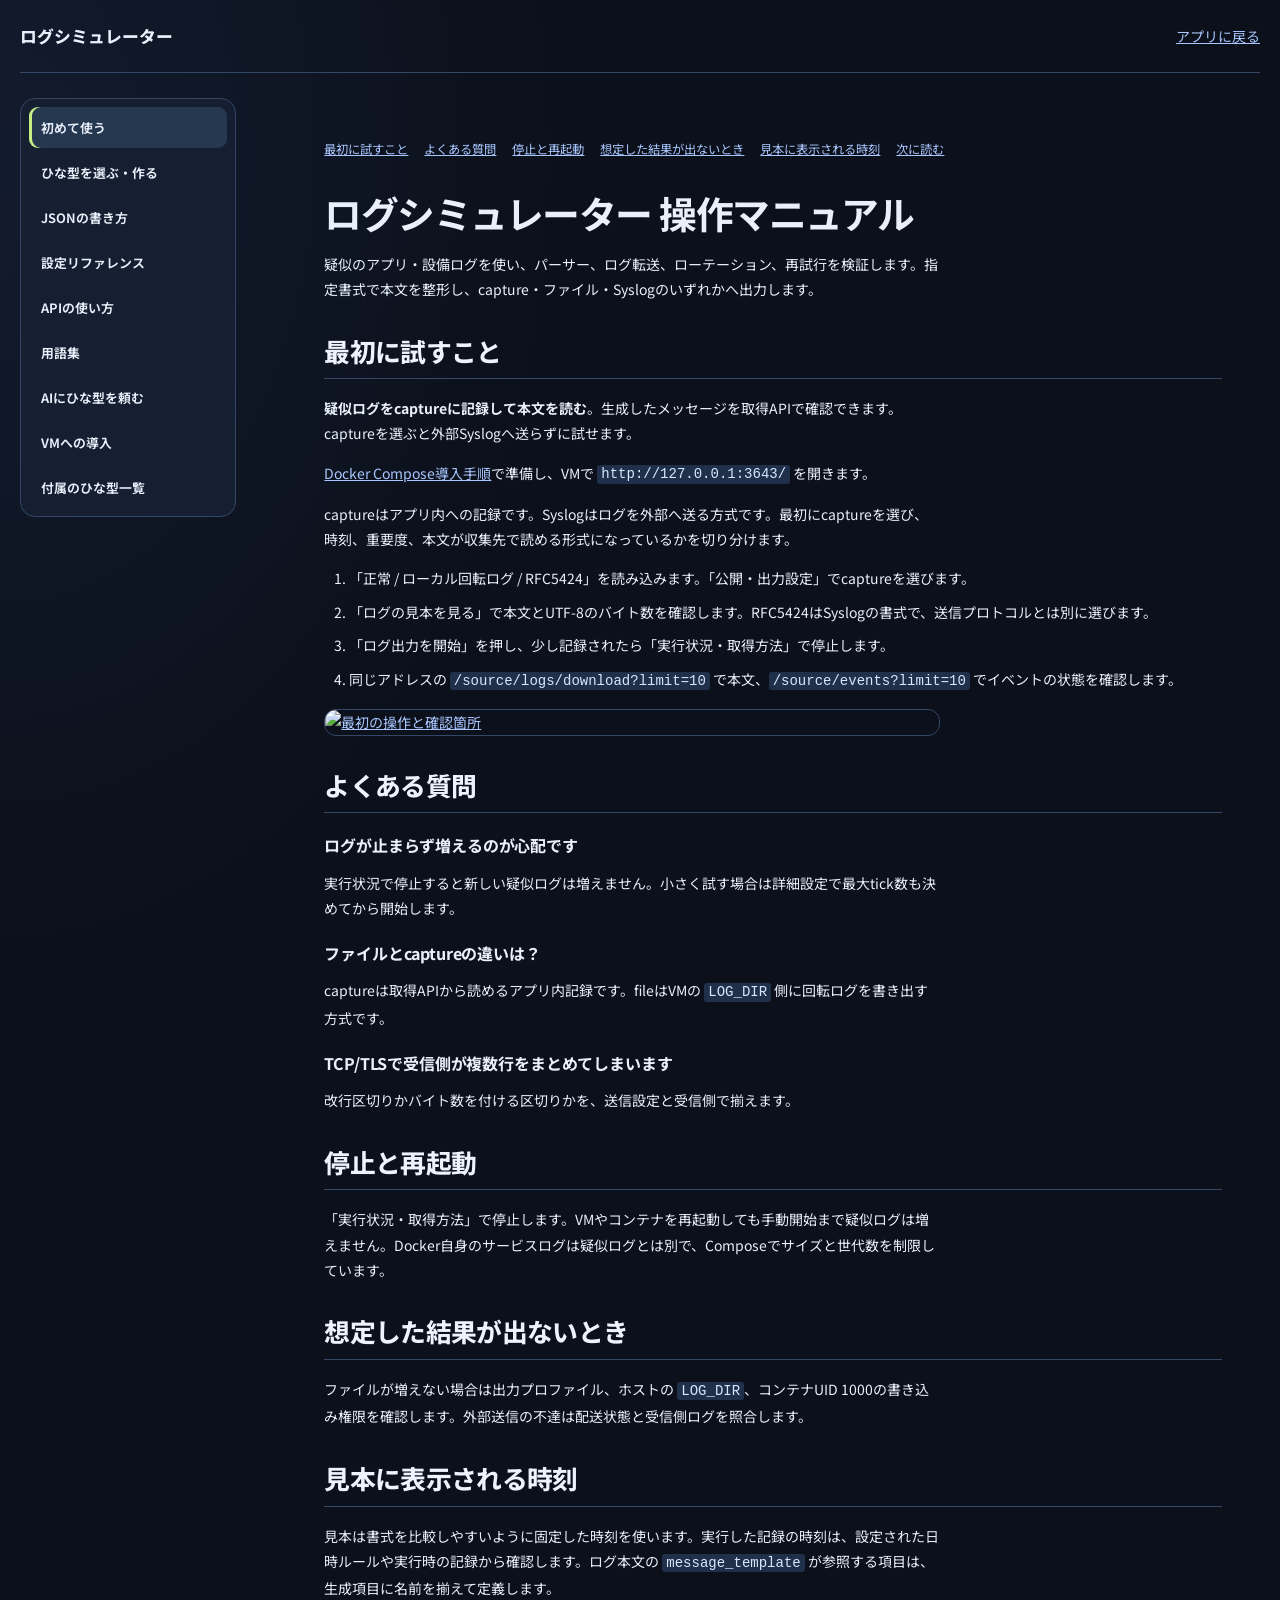
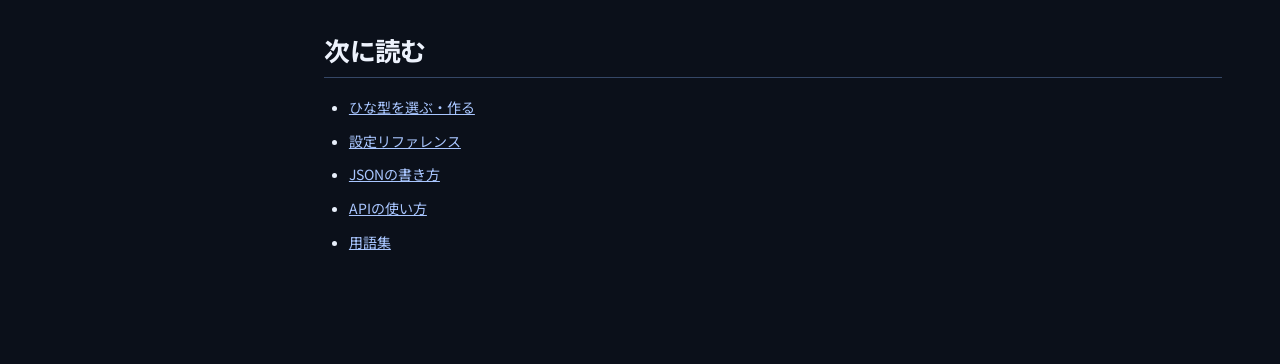
==== docs/help-site/index.html @ 8dca1b02 "Improve product documentation, validation and operations" ====
<!doctype html>
<html lang="ja">
<head>
  <meta charset="utf-8">
  <meta name="viewport" content="width=device-width, initial-scale=1">
  <title>初めて使う | ログシミュレーター</title>
  <link rel="stylesheet" href="/static/style.css">
  <link rel="stylesheet" href="/static/help.css">
  <script src="/static/help.js" defer></script>
</head>
<body class="help-page">
  <a class="help-skip" href="#help-content">本文へ移動</a>
  <div class="help-top">
    <a class="help-home" href="/">ログシミュレーター</a>
    <a href="/">アプリに戻る</a>
  </div>
  <div class="help-layout">
    <nav class="help-nav" aria-label="ヘルプ"><a href="/help/index.html" aria-current="page">初めて使う</a><a href="/help/presets.html">ひな型を選ぶ・作る</a><a href="/help/templates.html">JSONの書き方</a><a href="/help/settings.html">設定リファレンス</a><a href="/help/api.html">APIの使い方</a><a href="/help/glossary.html">用語集</a><a href="/help/ai.html">AIにひな型を頼む</a><a href="/help/install.html">VMへの導入</a><a href="/help/catalog.html">付属のひな型一覧</a></nav>
    <main class="help-content" id="help-content">
      <nav class="help-outline" aria-label="このページ"><a href="#最初に試すこと">最初に試すこと</a><a href="#よくある質問">よくある質問</a><a href="#停止と再起動">停止と再起動</a><a href="#想定した結果が出ないとき">想定した結果が出ないとき</a><a href="#見本に表示される時刻">見本に表示される時刻</a><a href="#次に読む">次に読む</a></nav>
      <article><h1>ログシミュレーター 操作マニュアル</h1>
<p>疑似のアプリ・設備ログを使い、パーサー、ログ転送、ローテーション、再試行を検証します。指定書式で本文を整形し、capture・ファイル・Syslogのいずれかへ出力します。</p>
<h2 id="最初に試すこと">最初に試すこと</h2>
<p><strong>疑似ログをcaptureに記録して本文を読む</strong>。生成したメッセージを取得APIで確認できます。captureを選ぶと外部Syslogへ送らずに試せます。</p>
<p><a href="/help/install.html">Docker Compose導入手順</a>で準備し、VMで <code>http://127.0.0.1:3643/</code> を開きます。</p>
<p>captureはアプリ内への記録です。Syslogはログを外部へ送る方式です。最初にcaptureを選び、時刻、重要度、本文が収集先で読める形式になっているかを切り分けます。</p>
<ol>
<li>「正常 / ローカル回転ログ / RFC5424」を読み込みます。「公開・出力設定」でcaptureを選びます。</li>
<li>「ログの見本を見る」で本文とUTF-8のバイト数を確認します。RFC5424はSyslogの書式で、送信プロトコルとは別に選びます。</li>
<li>「ログ出力を開始」を押し、少し記録されたら「実行状況・取得方法」で停止します。</li>
<li>同じアドレスの <code>/source/logs/download?limit=10</code> で本文、<code>/source/events?limit=10</code> でイベントの状態を確認します。</li>
</ol>
<p><a href="/help/images/operation-guide.png"><img src="/help/images/operation-guide.png" alt="最初の操作と確認箇所" loading="lazy" /></a></p>
<h2 id="よくある質問">よくある質問</h2>
<h3 id="ログが止まらず増えるのが心配です">ログが止まらず増えるのが心配です</h3>
<p>実行状況で停止すると新しい疑似ログは増えません。小さく試す場合は詳細設定で最大tick数も決めてから開始します。</p>
<h3 id="ファイルとcaptureの違いは">ファイルとcaptureの違いは？</h3>
<p>captureは取得APIから読めるアプリ内記録です。fileはVMの <code>LOG_DIR</code> 側に回転ログを書き出す方式です。</p>
<h3 id="tcp-tlsで受信側が複数行をまとめてしまいます">TCP/TLSで受信側が複数行をまとめてしまいます</h3>
<p>改行区切りかバイト数を付ける区切りかを、送信設定と受信側で揃えます。</p>
<h2 id="停止と再起動">停止と再起動</h2>
<p>「実行状況・取得方法」で停止します。VMやコンテナを再起動しても手動開始まで疑似ログは増えません。Docker自身のサービスログは疑似ログとは別で、Composeでサイズと世代数を制限しています。</p>
<h2 id="想定した結果が出ないとき">想定した結果が出ないとき</h2>
<p>ファイルが増えない場合は出力プロファイル、ホストの <code>LOG_DIR</code>、コンテナUID 1000の書き込み権限を確認します。外部送信の不達は配送状態と受信側ログを照合します。</p>
<h2 id="見本に表示される時刻">見本に表示される時刻</h2>
<p>見本は書式を比較しやすいように固定した時刻を使います。実行した記録の時刻は、設定された日時ルールや実行時の記録から確認します。ログ本文の <code>message_template</code> が参照する項目は、生成項目に名前を揃えて定義します。</p>
<h2 id="次に読む">次に読む</h2>
<ul>
<li><a href="/help/presets.html">ひな型を選ぶ・作る</a></li>
<li><a href="/help/settings.html">設定リファレンス</a></li>
<li><a href="/help/templates.html">JSONの書き方</a></li>
<li><a href="/help/api.html">APIの使い方</a></li>
<li><a href="/help/glossary.html">用語集</a></li>
</ul>
</article>
    </main>
  </div>
</body>
</html>
---- static/style.css ----
@font-face {
  font-family: "Noto Sans JP";
  src: url("/static/fonts/noto-sans-jp-all.woff2") format("woff2");
  font-style: normal;
  font-weight: 100 900;
  font-display: swap;
}
@font-face {
  font-family: "Noto Sans JP";
  src: url("/static/fonts/noto-sans-jp-ui.woff2") format("woff2");
  font-style: normal;
  font-weight: 100 900;
  font-display: swap;
  unicode-range: U+0020-007E, U+00B5, U+00B7, U+00D7, U+2014, U+2026, U+2191-2193, U+3000-303F, U+3041-3096, U+3099-30FF, U+4E00, U+4E07, U+4E09-4E0B, U+4E0D-4E0E, U+4E21, U+4E26, U+4E2D, U+4E38, U+4E3B, U+4E71, U+4E86, U+4E88, U+4E8B-4E8C, U+4E92, U+4EA4, U+4EBA, U+4ECA, U+4ED5-4ED6, U+4ED8, U+4EE3, U+4EE5, U+4EEE, U+4EF6, U+4EFB, U+4F11, U+4F1D, U+4F34, U+4F3C, U+4F4D-4F4E, U+4F53, U+4F55, U+4F59, U+4F5C, U+4F7F, U+4F8B, U+4F9B, U+4F9D, U+4FA1, U+4FC2, U+4FDD, U+4FE1, U+500B, U+500D, U+5019, U+5024, U+504F, U+505C, U+5065, U+5074, U+507D, U+5099, U+50B7, U+50BE, U+50CD, U+50CF, U+5104, U+512A, U+5143, U+5148, U+5165, U+5168, U+516C, U+5171, U+5177, U+5185, U+518D, U+5199, U+51AA, U+51E6, U+51FA, U+5206-5207, U+5217, U+521D, U+5224-5225, U+5229, U+5230, U+5236, U+523B, U+5247, U+524A, U+524D, U+526F, U+5272, U+529B, U+529F-52A0, U+52A9, U+52B9, U+52D5, U+52D9, U+52DD, U+5305, U+5316, U+533A, U+533F, U+534A, U+5354, U+5358, U+5370, U+5373, U+5378, U+539F, U+53B3, U+53BB, U+53C2, U+53CA, U+53CD-53CE, U+53D6-53D7, U+53E3-53E4, U+53EF-53F0, U+53F3, U+53F7, U+5404, U+5408, U+540C-540D, U+5411, U+5426, U+542B, U+544A, U+5468, U+5473, U+547C-547D, U+548C, U+54C1, U+554F, U+5668, U+56DB, U+56DE, U+56F2-56F3, U+56FA, U+5727-5728, U+5730, U+5747, U+5766, U+578B, U+57CB, U+57DF, U+57FA, U+5831, U+5834, U+5883, U+5897, U+58CA, U+58F2, U+5909, U+5916, U+591A, U+5927, U+5931, U+5951, U+5968, U+59A5, U+59A8, U+59CB, U+59D4, U+5B50, U+5B57-5B58, U+5B88-5B89, U+5B8C, U+5B9A-5B9B, U+5B9F, U+5BA3, U+5BB3, U+5BB9, U+5BC4, U+5BC6, U+5BF8, U+5BFE-5BFF, U+5C02, U+5C0A, U+5C0E-5C0F, U+5C11, U+5C3E, U+5C4A, U+5C55, U+5C5E, U+5C64-5C65, U+5C90, U+5D29, U+5DE1, U+5DE5-5DE6, U+5DE8, U+5DEE, U+5DF1, U+5DFB, U+5E03, U+5E0C, U+5E2F-5E30, U+5E38, U+5E45, U+5E73-5E74, U+5E8F, U+5E95, U+5EA6-5EA7, U+5EAB, U+5EC3, U+5EF6, U+5F0F, U+5F15, U+5F27, U+5F35, U+5F37, U+5F53, U+5F62, U+5F71, U+5F85, U+5F8C, U+5F90, U+5F93, U+5F97, U+5FA1, U+5FA9, U+5FC3, U+5FC5, U+5FDC, U+6027, U+60C5, U+60F3, U+610F, U+614B, U+61B6, U+6210, U+623B, U+6240, U+624B, U+6271, U+627F-6280, U+6291, U+6295, U+6298, U+629E, U+62BC-62BD, U+62C5, U+62D2, U+62E0-62E1, U+62EC, U+6301, U+6307, U+6319, U+632F, U+633F, U+6357, U+6368, U+6392, U+639B, U+63A1-63A2, U+63A5, U+63A8, U+63C3, U+63CF-63D0, U+63DB, U+63E1, U+63F4, U+640D, U+643A, U+6442, U+64CD, U+64EC, U+652F, U+6539, U+653E, U+6557, U+6563, U+6570, U+6574, U+6587, U+659C, U+65AD, U+65B0, U+65B9, U+65BD, U+65E2, U+65E5, U+65E7, U+6607, U+660E, U+6620, U+6642, U+666F, U+6697, U+66F4, U+66F8, U+66FF-6700, U+6709, U+671B, U+671F, U+672A-672C, U+675F, U+6761, U+6765, U+6790, U+679A, U+679C, U+67A0, U+67B6, U+67FB, U+6821, U+683C, U+6841, U+6848, U+68B1, U+68DA, U+691C, U+696D, U+69CB, U+69D8, U+6A19, U+6A21, U+6A29-6A2A, U+6A5F, U+6B04, U+6B20-6B21, U+6B62-6B63, U+6B69, U+6B74, U+6B8A-6B8B, U+6BB5, U+6BCD-6BCE, U+6BD4, U+6C0F, U+6C17, U+6C38, U+6C42, U+6C4E, U+6C7A, U+6CBF, U+6CC1, U+6CD5, U+6CE2, U+6CE8, U+6D3E, U+6D41, U+6D6E, U+6D88, U+6DF1, U+6DF7, U+6DFB, U+6E08-6E09, U+6E21, U+6E29, U+6E2C, U+6E80, U+6E90, U+6E96, U+6EDE, U+6F0F, U+6F14, U+70B9, U+7121, U+7167, U+71B1, U+7247-7248, U+7269, U+7279, U+72B6, U+72EC, U+7336, U+7387, U+73FE, U+7406, U+74B0, U+751F, U+7523, U+7528, U+7531, U+753B, U+754C, U+7559, U+7565, U+756A, U+7570, U+758E, U+7591, U+767A-767B, U+767D, U+7684, U+76BF, U+76E3-76E4, U+76EE, U+76F4, U+76F8, U+76FE, U+7701, U+771F, U+7740, U+77AC, U+77DB, U+77E5, U+77ED, U+7834, U+78BA, U+793A, U+7968, U+7981, U+79D2, U+79D8, U+79F0, U+79FB, U+7A0B, U+7A0E, U+7A2E, U+7A3C, U+7A4D, U+7A7A, U+7A81, U+7A93, U+7ACB, U+7AEF, U+7AF6, U+7B26, U+7B2C, U+7B49, U+7B54, U+7B87, U+7B97, U+7BA1, U+7BC0, U+7BC4, U+7BC9, U+7C21, U+7C8B, U+7C92, U+7CBE, U+7CFB, U+7D04, U+7D0B, U+7D0D, U+7D14, U+7D20, U+7D22, U+7D2F-7D30, U+7D42, U+7D44, U+7D4C, U+7D50, U+7D5E, U+7D61, U+7D71, U+7D76, U+7D99-7D9A, U+7DAD, U+7DCF, U+7DD2, U+7DDA, U+7DE8-7DE9, U+7E1B, U+7E26, U+7E2E, U+7E3E, U+7E70, U+7F6E, U+7F72, U+7FA4, U+7FA9, U+8005, U+80A2, U+80CC, U+80FD, U+8108, U+81EA, U+81F4, U+822C, U+826F, U+8272, U+82F1, U+8377, U+843D, U+884C, U+8853, U+885D, U+8868, U+88C5, U+88D5, U+88DC, U+88FD, U+8907, U+8981, U+898B, U+898F, U+8996, U+89A7, U+89AA, U+89B3, U+89E3, U+89E6, U+8A00, U+8A08, U+8A18, U+8A2D, U+8A31, U+8A33, U+8A3C, U+8A55, U+8A66, U+8A70, U+8A72-8A73, U+8A8D, U+8A9E, U+8AA4, U+8AAC-8AAD, U+8ABF, U+8ACB, U+8AD6, U+8B58, U+8B66, U+8B72, U+8B77, U+8C61, U+8CA0, U+8CA8, U+8CB8, U+8CBC, U+8CC7, U+8CEA, U+8CFC, U+8D64, U+8D70, U+8D77, U+8D85, U+8D8A, U+8DB3, U+8DE1, U+8DEF, U+8EE2, U+8EF8, U+8EFD, U+8F03, U+8F09, U+8F9E, U+8FBA, U+8FBC, U+8FBF, U+8FC2, U+8FD1, U+8FD4, U+8FF0, U+8FFD, U+9001, U+9006, U+9010, U+9014, U+901A, U+901F-9020, U+9023, U+9032, U+9045, U+904E, U+9054-9055, U+9069, U+9077-9078, U+907F, U+90E8, U+914D, U+91C8, U+91CD, U+91CF, U+91D1, U+91DD, U+9332, U+9375, U+9396, U+9577, U+9580, U+9589, U+958B, U+9593, U+95A2, U+95B2, U+95BE, U+9632, U+964D, U+9650, U+9664-9665, U+968E, U+9694, U+969B-969C, U+96A0, U+96A3, U+96C6, U+96E2, U+9732, U+9752, U+9759, U+975E, U+9762, U+97FF, U+9805-9806, U+9808, U+9818, U+982D, U+983B-983C, U+984D, U+985E, U+98DB, U+98DF, U+9A13, U+9AA8, U+9AD8, U+9ED9, U+FF01-FF9F, U+FFA1-FFBE, U+FFC2-FFC7, U+FFCA-FFCF, U+FFD2-FFD7, U+FFDA-FFDC, U+FFE0-FFE6, U+FFE8-FFEE;
}
/* 画面共通の色・配置・入力部品を定義する。JSはactive等のクラスを切り替えるだけで、表示の見た目はここが担当する。 */
:root {
  color-scheme: dark;
  --bg: #10171d;
  --panel: #17232c;
  --panel2: #1d2c36;
  --line: #30434f;
  --ink: #e8f0f2;
  --muted: #9dafbb;
  --accent: #72dec7;
  --warn: #f7c783;
  font-family: "Noto Sans JP", "Hiragino Sans", "Yu Gothic", "Meiryo", "Noto Sans CJK JP", sans-serif;
  font-size: 14px;
}
* {
  box-sizing: border-box;
}
body {
  margin: 0;
  background: var(--bg);
  color: var(--ink);
}
header {
  padding: 30px 4vw 26px;
  border-bottom: 1px solid var(--line);
  display: flex;
  justify-content: space-between;
  align-items: center;
  background: radial-gradient(ellipse at 85% 0, #20473e88, transparent 60%);
}
h1 {
  font-size: 28px;
  letter-spacing: -0.04em;
  margin: 8px 0;
}
h2 {
  font-size: 23px;
  margin: 6px 0;
}
h3 {
  font-size: 17px;
  margin: 0 0 14px;
}
p {
  line-height: 1.8;
}
.eyebrow {
  font-size: 10px;
  letter-spacing: 0.16em;
  color: var(--accent);
  font-weight: 700;
}
.version {
  margin-left: 12px;
  color: var(--muted);
}
header p {
  margin: 0;
  color: var(--muted);
}
.layout {
  display: grid;
  grid-template-columns: 222px minmax(0, 1fr);
  max-width: 1500px;
  margin: auto;
}
aside {
  padding: 30px 18px;
  border-right: 1px solid var(--line);
}
nav {
  display: grid;
  gap: 8px;
}
.nav {
  display: flex;
  gap: 12px;
  padding: 14px;
  text-align: left;
  border: 1px solid transparent;
  background: none;
  color: var(--muted);
  font-size: 11px;
}
.nav span {
  font-size: 13px;
}
.nav.active {
  background: var(--panel2);
  border-color: var(--line);
  color: var(--accent);
}
.aside-note {
  border-top: 1px solid var(--line);
  margin-top: 30px;
  padding: 24px 10px;
  color: var(--muted);
  font-size: 12px;
}
#contextHelp {
  color: var(--ink);
  border-left: 2px solid var(--accent);
  padding-left: 12px;
  overflow-wrap: anywhere;
}
main {
  padding: 30px clamp(16px, 3vw, 42px);
  min-width: 0;
}
.section-head {
  display: flex;
  justify-content: space-between;
  align-items: center;
  gap: 16px;
  margin-bottom: 20px;
}
.card {
  padding: 22px;
  background: var(--panel);
  border: 1px solid var(--line);
  border-radius: 12px;
  margin-bottom: 18px;
}
.grid {
  display: grid;
  grid-template-columns: repeat(auto-fit, minmax(min(230px, 100%), 1fr));
  gap: 18px;
}
.control {
  min-width: 0;
}
label,
.field-label {
  display: block;
  font-size: 12px;
  font-weight: 500;
  color: #c7d6dc;
}
input,
select,
textarea {
  width: 100%;
  border: 1px solid var(--line);
  border-radius: 6px;
  background: #0e1a23;
  color: var(--ink);
  padding: 11px;
  margin-top: 8px;
  font: inherit;
  font-size: 13px;
  min-width: 0;
}
input[type="checkbox"] {
  width: 18px;
  height: 18px;
  margin: 0 8px 0 0;
  accent-color: var(--accent);
  vertical-align: middle;
}
input[type="file"] {
  padding: 8px;
}
textarea {
  resize: vertical;
  line-height: 1.6;
  font-family: ui-monospace, SFMono-Regular, Consolas, "Noto Sans JP", "Yu Gothic", "Noto Sans CJK JP", monospace;
}
input:focus,
select:focus,
textarea:focus,
button:focus-visible,
.help:focus {
  outline: 2px solid var(--accent);
  outline-offset: 2px;
}
input:invalid,
textarea:invalid {
  border-color: #da826c;
}
button {
  cursor: pointer;
  background: var(--panel2);
  border: 1px solid var(--line);
  border-radius: 7px;
  color: var(--ink);
  padding: 10px 14px;
  font: inherit;
  font-size: 12px;
  white-space: normal;
}
button:hover {
  border-color: var(--accent);
  color: var(--accent);
}
button:disabled {
  opacity: 0.45;
  cursor: wait;
}
.primary {
  background: var(--accent);
  color: #0f2923;
  font-weight: 700;
  border-color: var(--accent);
  padding: 12px 22px;
}
.primary:hover {
  background: #a6f4e3;
  color: #0f2923;
}
.secondary {
  border-color: var(--accent);
  color: var(--accent);
}
.ghost {
  background: transparent;
  color: var(--muted);
}
.danger {
  color: #ffa58e;
}
.toolbar,
.actionbar {
  display: flex;
  align-items: end;
  gap: 12px;
  flex-wrap: wrap;
}
.actionbar {
  margin: 20px 0;
  align-items: center;
}
.toolbar .compact {
  min-width: 220px;
  flex: 1;
}
.toolbar select {
  margin-top: 5px;
}
.toolbar label {
  flex: 1;
  min-width: 150px;
}
.muted {
  color: var(--muted);
  font-size: 12px;
  line-height: 1.7;
}
.intro {
  color: var(--muted);
  margin-top: -8px;
}
.badge {
  display: inline-block;
  background: #264338;
  color: var(--accent);
  border: 1px solid #3c6353;
  border-radius: 24px;
  font-size: 10px;
  padding: 5px 10px;
  white-space: nowrap;
}
.tab {
  display: none;
}
.tab.active {
  display: block;
}
.help {
  display: inline-flex;
  align-items: center;
  justify-content: center;
  border: 1px solid #5c7482;
  color: var(--muted);
  width: 16px;
  height: 16px;
  border-radius: 50%;
  font-size: 10px;
  margin-left: 6px;
  cursor: help;
}
.hint {
  position: relative;
}
.hint:hover > .field-label,
.hint:hover > label {
  color: var(--accent);
}
#tooltip {
  position: fixed;
  z-index: 1000;
  background: #e0f2ec;
  color: #17362d;
  border: 1px solid var(--accent);
  padding: 15px 17px;
  border-radius: 9px;
  box-shadow: 0 8px 40px #0008;
  max-width: min(390px, calc(100vw - 24px));
  font-size: 12px;
  line-height: 1.8;
  white-space: pre-wrap;
  overflow-wrap: anywhere;
  pointer-events: none;
}
details > summary {
  cursor: pointer;
  color: #d6e5e9;
  font-weight: 600;
  font-size: 13px;
  line-height: 1.8;
}
details[open] > summary {
  margin-bottom: 20px;
}
.subsection {
  grid-column: 1/-1;
  border-top: 1px solid var(--line);
  padding-top: 18px;
}
.field-card {
  border: 1px solid var(--line);
  border-radius: 8px;
  padding: 16px;
  margin-bottom: 12px;
  background: #121e27;
}
.field-head {
  display: grid;
  grid-template-columns: 1.2fr 1fr 1.25fr auto;
  gap: 12px;
  align-items: end;
  margin-bottom: 14px;
}
.field-actions {
  display: flex;
  gap: 5px;
  padding-bottom: 2px;
}
.field-actions button {
  padding: 9px;
}
.field-list {
  margin-top: 18px;
}
.json-hint {
  font-size: 10px;
  color: var(--muted);
  margin-top: 5px;
}
.checklabel {
  display: flex;
  align-items: center;
  margin: 12px 0;
  font-size: 12px;
}
.profile-list {
  display: grid;
  grid-template-columns: repeat(auto-fill, minmax(220px, 1fr));
  gap: 12px;
  margin-bottom: 20px;
}
.profile {
  padding: 15px;
  display: flex;
  flex-direction: column;
  gap: 10px;
  text-align: left;
}
.profile.active {
  border-color: var(--accent);
  background: #203930;
}
pre {
  font-size: 12px;
  line-height: 1.7;
  white-space: pre-wrap;
  overflow-wrap: anywhere;
  max-height: 500px;
  overflow: auto;
  background: #0c161e;
  border-radius: 6px;
  padding: 16px;
}
.code {
  font-size: 12px;
  tab-size: 2;
}
.table-scroll {
  overflow: auto;
  max-height: 350px;
}
table {
  border-collapse: collapse;
  width: 100%;
  font-size: 12px;
}
th,
td {
  text-align: left;
  padding: 10px;
  border-bottom: 1px solid var(--line);
  white-space: nowrap;
  max-width: 360px;
  overflow: hidden;
  text-overflow: ellipsis;
}
th {
  color: var(--accent);
  font-size: 11px;
}
#notice:not(:empty) {
  border: 1px solid #527167;
  background: #1c352c;
  color: #b5f6dc;
  border-radius: 8px;
  padding: 14px;
  margin-bottom: 20px;
  white-space: pre-wrap;
  overflow-wrap: anywhere;
}
#notice.error {
  border-color: #a36b56;
  background: #39291f;
  color: #ffbf9f;
}
.job-progress {
  height: 6px;
  background: #0b171d;
  border-radius: 6px;
  overflow: hidden;
  margin: 14px 0;
}
.job-progress > div {
  height: 100%;
  background: var(--accent);
}
.stats {
  display: flex;
  gap: 30px;
  flex-wrap: wrap;
}
.stats b {
  display: block;
  font-size: 24px;
  color: var(--accent);
  margin-top: 5px;
}
.note {
  color: var(--muted);
  font-size: 12px;
  line-height: 1.8;
}
footer {
  border-top: 1px solid var(--line);
  padding: 18px 4vw;
  color: var(--muted);
  font-size: 11px;
}
#secretState {
  overflow-wrap: anywhere;
}
[hidden] {
  display: none !important;
}
@media (min-width: 1100px) {
  .grid {
    grid-template-columns: repeat(3, minmax(0, 1fr));
  }
}
@media (max-width: 760px) {
  header {
    padding: 20px;
  }
  h1 {
    font-size: 23px;
  }
  .layout {
    display: block;
  }
  aside {
    padding: 12px 16px;
    border-right: 0;
    border-bottom: 1px solid var(--line);
  }
  nav {
    display: flex;
    overflow-x: auto;
  }
  .nav {
    padding: 10px;
    flex-shrink: 0;
  }
  .nav span {
    font-size: 11px;
  }
  .aside-note {
    display: none;
  }
  main {
    padding: 22px 16px;
  }
  .section-head {
    align-items: start;
  }
  .section-head > .muted {
    display: none;
  }
  .card {
    padding: 16px;
  }
  .field-head {
    grid-template-columns: 1fr 1fr;
  }
  .field-head > .control:first-child {
    grid-column: 1/-1;
  }
  .field-actions {
    grid-column: 1/-1;
  }
  .toolbar {
    align-items: center;
  }
  .toolbar .compact {
    min-width: 150px;
  }
  .actionbar .muted {
    width: 100%;
  }
}

#presetDetails {
  white-space: pre-wrap;
  border-left: 2px solid var(--accent);
  padding: 10px 18px;
  line-height: 1.9;
  background: var(--panel);
  border-radius: 6px;
}

#basicEditor {
  margin-block: 16px;
  grid-template-columns: repeat(auto-fit, minmax(min(100%, 13rem), 1fr));
}
#advancedSettings {
  border-top: 1px solid var(--line);
  padding-top: 14px;
}
#advancedSettings #toJson {
  margin-top: 14px;
}
.preset-help {
  margin-top: 8px;
}
#previewResults:focus-visible {
  outline: 2px solid var(--accent);
}

@media (max-width: 520px) {
  nav {
    display: grid;
    grid-template-columns: repeat(2, minmax(0, 1fr));
  }
  .nav {
    min-width: 0;
    white-space: normal;
  }
}

header {
  gap: 16px;
}
header > div {
  min-width: 0;
}
header > .badge {
  flex-shrink: 0;
}
.nav {
  min-height: 44px;
  font-size: 13px;
  align-items: center;
}
#generate button,
#generate summary {
  min-height: 40px;
}
#generate summary {
  padding-block: 8px;
  line-height: 1.6;
}
#generate summary:focus-visible,
#generate .table-scroll:focus-visible {
  outline: 2px solid var(--accent);
  outline-offset: 3px;
}
.preview-step {
  border-color: #49766e;
  background: linear-gradient(120deg, #1a2e33, var(--panel) 60%);
}
.preview-step h3 {
  margin-bottom: 6px;
}
.preview-step .muted {
  margin-top: 0;
}
.run-step .actionbar {
  margin: 12px 0;
}
@media (max-width: 520px) {
  header {
    flex-direction: column;
    align-items: flex-start;
    gap: 10px;
  }
  #generate .toolbar > label {
    flex-basis: 100%;
  }
}

.editing-preset {
  margin: 14px 0 0;
  padding: 8px 10px;
  background: var(--panel2);
  border-radius: 6px;
  overflow-wrap: anywhere;
}

.preset-scenario {
  margin: 12px 0;
  padding: 10px 12px;
  border-left: 2px solid var(--accent);
  border-radius: 4px;
  background: var(--panel2);
  overflow-wrap: anywhere;
}
.preset-scenario p {
  margin: 4px 0 0;
  white-space: pre-wrap;
}

#presetMetadata {
  margin-bottom: 18px;
}
#presetMetadata > label,
#presetMetadata > button {
  margin-top: 12px;
}

.preset-metadata-fields {
  display: grid;
  grid-template-columns: repeat(auto-fit, minmax(min(250px, 100%), 1fr));
  gap: 12px 18px;
}

/* ひな型カタログとプレビュー比較 */
#comparison[hidden],
#comparison [hidden] {
  display: none;
}
.comparison-controls,
.comparison-actions,
.comparison-selection {
  display: flex;
  flex-wrap: wrap;
  align-items: center;
  gap: 8px 12px;
}
.comparison-search {
  flex: 1 1 230px;
  min-width: 0;
}
.comparison-check {
  display: inline-flex;
  align-items: center;
  gap: 8px;
}
.comparison-check input,
.comparison-catalog input {
  width: auto;
  min-width: 1rem;
  flex: 0 0 auto;
  accent-color: #76dacc;
}
.comparison-catalog,
.comparison-selection {
  list-style: none;
  margin: 8px 0 14px;
  padding: 0;
}
.comparison-catalog {
  max-height: 23rem;
  overflow: auto;
  scrollbar-gutter: stable;
}
.comparison-catalog > li {
  display: flex;
  flex-wrap: wrap;
  align-items: flex-start;
  gap: 8px 12px;
  border-top: 1px solid var(--line, #37525f);
  padding: 10px 2px;
  overflow-wrap: anywhere;
}
.comparison-catalog label {
  flex: 1 1 230px;
  display: flex;
  align-items: flex-start;
  gap: 8px;
  min-width: 0;
}
.comparison-catalog label > span {
  min-width: 0;
}
.comparison-catalog small,
.comparison-table small,
.comparison-scenario {
  display: block;
  color: var(--muted, #a9bcc7);
}
.comparison-scenario {
  margin-top: 4px;
}
.comparison-catalog button,
.comparison-actions button {
  max-width: 100%;
  white-space: normal;
}
.comparison-catalog button[aria-pressed="true"],
.comparison-selection li {
  border: 1px solid #66b4ac;
  border-radius: 8px;
  background: rgba(59, 178, 160, 0.15);
}
.comparison-selection li {
  padding: 4px 8px;
  overflow-wrap: anywhere;
  min-width: 0;
  max-width: 100%;
}
.comparison-table {
  overflow: auto;
  margin-top: 14px;
}
.comparison-table table {
  min-width: 480px;
}
.comparison-table th {
  min-width: 128px;
  overflow-wrap: anywhere;
}
.comparison-table .comparison-changed {
  background: rgba(59, 178, 160, 0.14);
}

/* 画面全体で使う余白・階層・操作状態 */
:root {
  --bg: #0b101a;
  --panel: #141d2d;
  --panel2: #1c2940;
  --line: #34435d;
  --ink: #edf2fc;
  --muted: #aebed5;
  --accent: #c4ef86;
  --warn: #ffd28b;
  --input: #0b1425;
  --focus: #c4ef86;
  --edge: rgba(168, 192, 239, .16);
  font-size: 14px;
  font-kerning: normal;
}
body {
  min-height: 100vh;
  background:
    radial-gradient(ellipse at 0% 8%, rgba(58, 83, 149, .16), transparent 40rem),
    var(--bg);
}
header {
  isolation: isolate;
  position: relative;
  min-height: 156px;
  padding: 28px max(4vw, calc((100vw - 1390px) / 2)) 30px;
  gap: 18px;
  background:
    radial-gradient(ellipse at 90% -45%, rgba(115, 150, 255, .35), transparent 62%),
    linear-gradient(112deg, #131e31, #11172a 63%, #1b2942);
  border-bottom-color: #455b7d;
}
header::before {
  content: "";
  position: absolute;
  z-index: -1;
  inset: 0 0 0 42%;
  background-image:
    linear-gradient(rgba(164, 191, 247, .09) 1px, transparent 1px),
    linear-gradient(90deg, rgba(164, 191, 247, .09) 1px, transparent 1px);
  background-size: 28px 28px;
  mask-image: linear-gradient(90deg, transparent, black);
  pointer-events: none;
}
header > div {
  min-width: 0;
}
header h1 {
  font-size: clamp(25px, 1.8vw + .8rem, 40px);
  line-height: 1.18;
  letter-spacing: -.025em;
  font-weight: 780;
  margin: 4px 0 12px;
  overflow-wrap: anywhere;
}
header p {
  max-width: 75ch;
  line-height: 1.65;
  font-size: 13px;
}
header > .badge {
  display: inline-flex;
  align-items: center;
  gap: 8px;
  padding: 7px 12px;
  border-radius: 99px;
  background: #0e192a;
  border-color: #486681;
  font-variant-numeric: tabular-nums;
}
header > .badge::before {
  content: "";
  width: 7px;
  height: 7px;
  border-radius: 50%;
  background: currentColor;
  flex: 0 0 auto;
}
.layout {
  max-width: 1460px;
  padding: 30px clamp(16px, 3.6vw, 44px) 68px;
  gap: clamp(18px, 2.8vw, 40px);
  grid-template-columns: 214px minmax(0, 1fr);
}
.layout > aside,
.layout > main {
  padding: 0;
  border-right: 0;
  min-width: 0;
}
.layout > aside > nav {
  gap: 4px;
  padding: 7px;
  min-width: 0;
  background: #101827;
  border: 1px solid var(--edge);
  border-radius: 16px;
  box-shadow: 0 8px 24px rgb(0 0 0 / .15);
}
nav .nav {
  position: relative;
  display: flex;
  justify-content: flex-start;
  align-items: center;
  min-height: 43px;
  min-width: 0;
  padding: 10px 12px;
  gap: 6px;
  border-radius: 10px;
  border-color: transparent;
  background: transparent;
  font-size: 13px;
  font-weight: 600;
  white-space: normal;
  overflow-wrap: anywhere;
}
nav .nav:hover {
  background: #1a2840;
}
nav .nav.active {
  background: linear-gradient(100deg, #2a3b55, #1e2b43);
  border-color: #4c6384;
  color: #eef4ff;
  padding-left: 18px;
}
nav .nav.active::before {
  content: "";
  position: absolute;
  left: 7px;
  width: 3px;
  height: 15px;
  border-radius: 3px;
  background: var(--accent);
}
.aside-note {
  margin-top: 18px;
  padding: 14px;
  border: 1px solid var(--edge);
  border-radius: 14px;
  color: var(--muted);
  background: #101827;
}
#contextHelp {
  margin-top: 14px;
  color: var(--muted);
  border-color: #7895d4;
}
main h2 {
  color: var(--ink);
  font-size: clamp(22px, 1.25vw + .7rem, 31px);
  line-height: 1.28;
  margin: 0 0 17px;
  letter-spacing: -.026em;
  font-weight: 760;
  overflow-wrap: anywhere;
}
main h3 {
  font-size: 16px;
  line-height: 1.4;
  font-weight: 720;
  letter-spacing: -.01em;
}
.card {
  padding: clamp(15px, 2.1vw, 25px);
  border: 1px solid var(--edge);
  border-radius: 16px;
  background: linear-gradient(155deg, #19263c, var(--panel) 60%);
  box-shadow: 0 10px 30px rgb(0 0 0 / .12);
}
label,
.field-label {
  color: #d7e2f4;
  font-size: 13px;
  line-height: 1.5;
  font-weight: 570;
}
input,
select,
textarea {
  border-color: #405370;
  border-radius: 9px;
  background-color: var(--input);
  color: var(--ink);
}
input:focus-visible,
select:focus-visible,
textarea:focus-visible,
summary:focus-visible,
button:focus-visible,
[tabindex="0"]:focus-visible {
  outline: 2px solid var(--focus);
  outline-offset: 3px;
}
button {
  border-radius: 9px;
  min-height: 40px;
  border-color: #485c7d;
  background-color: #1f2e47;
  color: #e4ecfc;
  font-weight: 620;
}
button:hover:not(:disabled) {
  border-color: #aac2e8;
}
button.primary {
  border-color: var(--accent);
  background: var(--accent);
  color: #182411;
  font-weight: 750;
}
button.primary:hover:not(:disabled) {
  border-color: #e8ffc7;
  background: #d9fbad;
  color: #111b0c;
}
button:disabled {
  opacity: .58;
}
.card .badge {
  background: #1c2b43;
  border-color: #465d81;
}
.preset-scenario {
  border-left: 3px solid #91aaff;
  background: #1d2c46;
}
.preview-step {
  background: linear-gradient(140deg, #253753, #152135 72%);
}
summary {
  color: #e4ecfc;
  overflow-wrap: anywhere;
}
.table-scroll,
.comparison-table {
  border: 1px solid var(--edge);
  border-radius: 10px;
}
th {
  color: #d3def2;
  background: #1b2a43;
}
pre,
.code {
  background: #0a1323;
  border-color: #344662;
  color: #d7e6fd;
  font-variant-numeric: tabular-nums;
}
.comparison-table .comparison-changed {
  background: rgba(163, 215, 109, .12);
}
.comparison-catalog button[aria-pressed="true"],
.comparison-selection li {
  border-color: #89ac65;
  background: rgba(171, 222, 120, .13);
}
@media (max-width: 760px) {
  header {
    min-height: 0;
    padding: 22px 4vw;
  }
  .layout {
    display: grid;
    grid-template-columns: minmax(0, 1fr);
    padding-top: 16px;
    gap: 20px;
  }
  .layout > aside > nav {
    display: grid;
    grid-template-columns: repeat(3, minmax(0, 1fr));
  }
  .layout > aside > nav > .nav {
    justify-content: flex-start;
    font-size: 12px;
  }
  .layout > aside > .aside-note {
    display: none;
  }
}
@media (max-width: 480px) {
  header {
    align-items: flex-start;
  }
  header p {
    font-size: 12px;
  }
  .layout > aside > nav {
    grid-template-columns: repeat(2, minmax(0, 1fr));
  }
}

@media (max-width: 980px) {
  .layout {
    grid-template-columns: minmax(0, 1fr);
    padding-top: 16px;
    gap: 20px;
  }
  .layout > aside > nav {
    display: grid;
    grid-template-columns: repeat(auto-fit, minmax(min(150px, 100%), 1fr));
  }
  .layout > aside > .aside-note {
    display: none;
  }
}
@media (max-width: 520px) {
  .section-head {
    flex-wrap: wrap;
    align-items: flex-start;
    gap: 10px 14px;
  }
  .section-head button {
    flex: 0 0 auto;
    max-width: 100%;
  }
  .layout > aside > nav {
    grid-template-columns: repeat(2, minmax(0, 1fr));
  }
  .layout > aside > nav > .nav {
    padding-inline: 8px;
    word-break: auto-phrase;
  }
  .layout > aside > nav > .nav.active {
    padding-left: 12px;
  }
  .layout > aside > nav > .nav.active::before {
    left: 4px;
  }
}
select {
  text-overflow: ellipsis;
}

@media (max-width: 980px) {
  .field-head {
    grid-template-columns: repeat(2, minmax(0, 1fr));
  }
  .field-head > :first-child,
  .field-head > .field-actions {
    grid-column: 1 / -1;
  }
  .field-head > .field-actions {
    flex-wrap: wrap;
  }
}
---- static/help.css ----
.help-page {
  min-width: 0;
  margin: 0;
  color: #e9f0fb;
}
.help-top, .help-layout {
  width: min(1280px, 100% - 40px);
  margin-inline: auto;
}
.help-top {
  display: flex;
  flex-wrap: wrap;
  align-items: center;
  justify-content: space-between;
  gap: 12px 24px;
  padding-block: 24px;
  border-bottom: 1px solid #354766;
}
.help-page a { color: #a9c6ff; overflow-wrap: anywhere; }
.help-top .help-home { color: #e9f0fb; font-weight: 800; font-size: 1.2rem; text-decoration: none; }
.help-layout {
  display: grid;
  grid-template-columns: 216px minmax(0, 1fr);
  align-items: start;
  gap: clamp(20px, 4vw, 50px);
  padding-block: 25px 70px;
}
.help-page .help-nav {
  display: flex;
  flex-direction: column;
  padding: 8px;
  gap: 4px;
  border: 1px solid #354766;
  border-radius: 15px;
  background: #151f31;
}
.help-nav a {
  display: block;
  padding: 11px 12px;
  border-radius: 9px;
  text-decoration: none;
  color: #e9f0fb;
  font-weight: 650;
  font-size: .92rem;
}
.help-nav a[aria-current] { background: #263750; box-shadow: inset 3px 0 #c6ef83; }
.help-nav a:hover { background: #263750; }
.help-content { min-width: 0; max-width: 100%; line-height: 1.85; }
.help-content h1 { font-size: clamp(1.65rem, 4vw, 2.7rem); line-height: 1.35; overflow-wrap: anywhere; }
.help-content h2 { margin-top: 2.25rem; border-bottom: 1px solid #354766; padding-bottom: .45em; }
.help-content h3 { margin-top: 1.5rem; }
.help-content :is(h2, h3) { scroll-margin-top: 1rem; }
.help-content p { max-width: 77ch; }
.help-content li + li { margin-top: .55em; }
.help-content :is(ul, ol) { padding-inline-start: 1.75em; }
.help-content img { display: block; max-width: 100%; height: auto; border: 1px solid #354766; border-radius: 12px; }
.help-content table { width: 100%; table-layout: fixed; }
.help-content th, .help-content td { white-space: normal; overflow-wrap: anywhere; vertical-align: top; }
.help-content pre { white-space: pre; overflow: auto; max-width: 100%; }
.help-content :not(pre) > code { color: #d3e8ff; background: #20304a; padding: .09em .28em; border-radius: 3px; overflow-wrap: anywhere; }
.help-content .help-outline { display: flex; flex-wrap: wrap; gap: 6px 16px; padding: 10px 0 18px; font-size: .88rem; }
.help-search { padding: 12px 16px; border: 1px solid #354766; border-radius: 10px; background: #151f31; }
.help-search label { display: block; }
.help-search input { width: 100%; }
.help-search p { margin-bottom: 0; }
.help-content [hidden], .help-search[hidden] { display: none; }
.help-skip { position: fixed; top: 12px; left: 12px; z-index: 9; padding: 10px; background: #101727; transform: translateY(-130%); }
.help-skip:focus { transform: translateY(0); }
.help-entry { display: inline-block; margin-top: 10px; color: #a9c6ff; font-weight: 650; text-decoration: underline; text-underline-offset: .22em; }
@media (max-width: 780px) {
  .help-top, .help-layout { width: calc(100% - 32px); }
  .help-layout { grid-template-columns: minmax(0, 1fr); gap: 14px; }
  .help-page .help-nav { display: grid; grid-template-columns: repeat(auto-fit, minmax(132px, 1fr)); }
}
@media (max-width: 520px) {
  .help-content :is(th, td) { padding: .4rem; font-size: .87rem; }
  .help-nav a { padding: 9px; }
}

.checkline { display: inline-flex; align-items: center; flex-wrap: wrap; gap: .42rem; }
.checkline input[type=checkbox] { width: auto; }
#notice { white-space: pre-wrap; overflow-wrap: anywhere; }
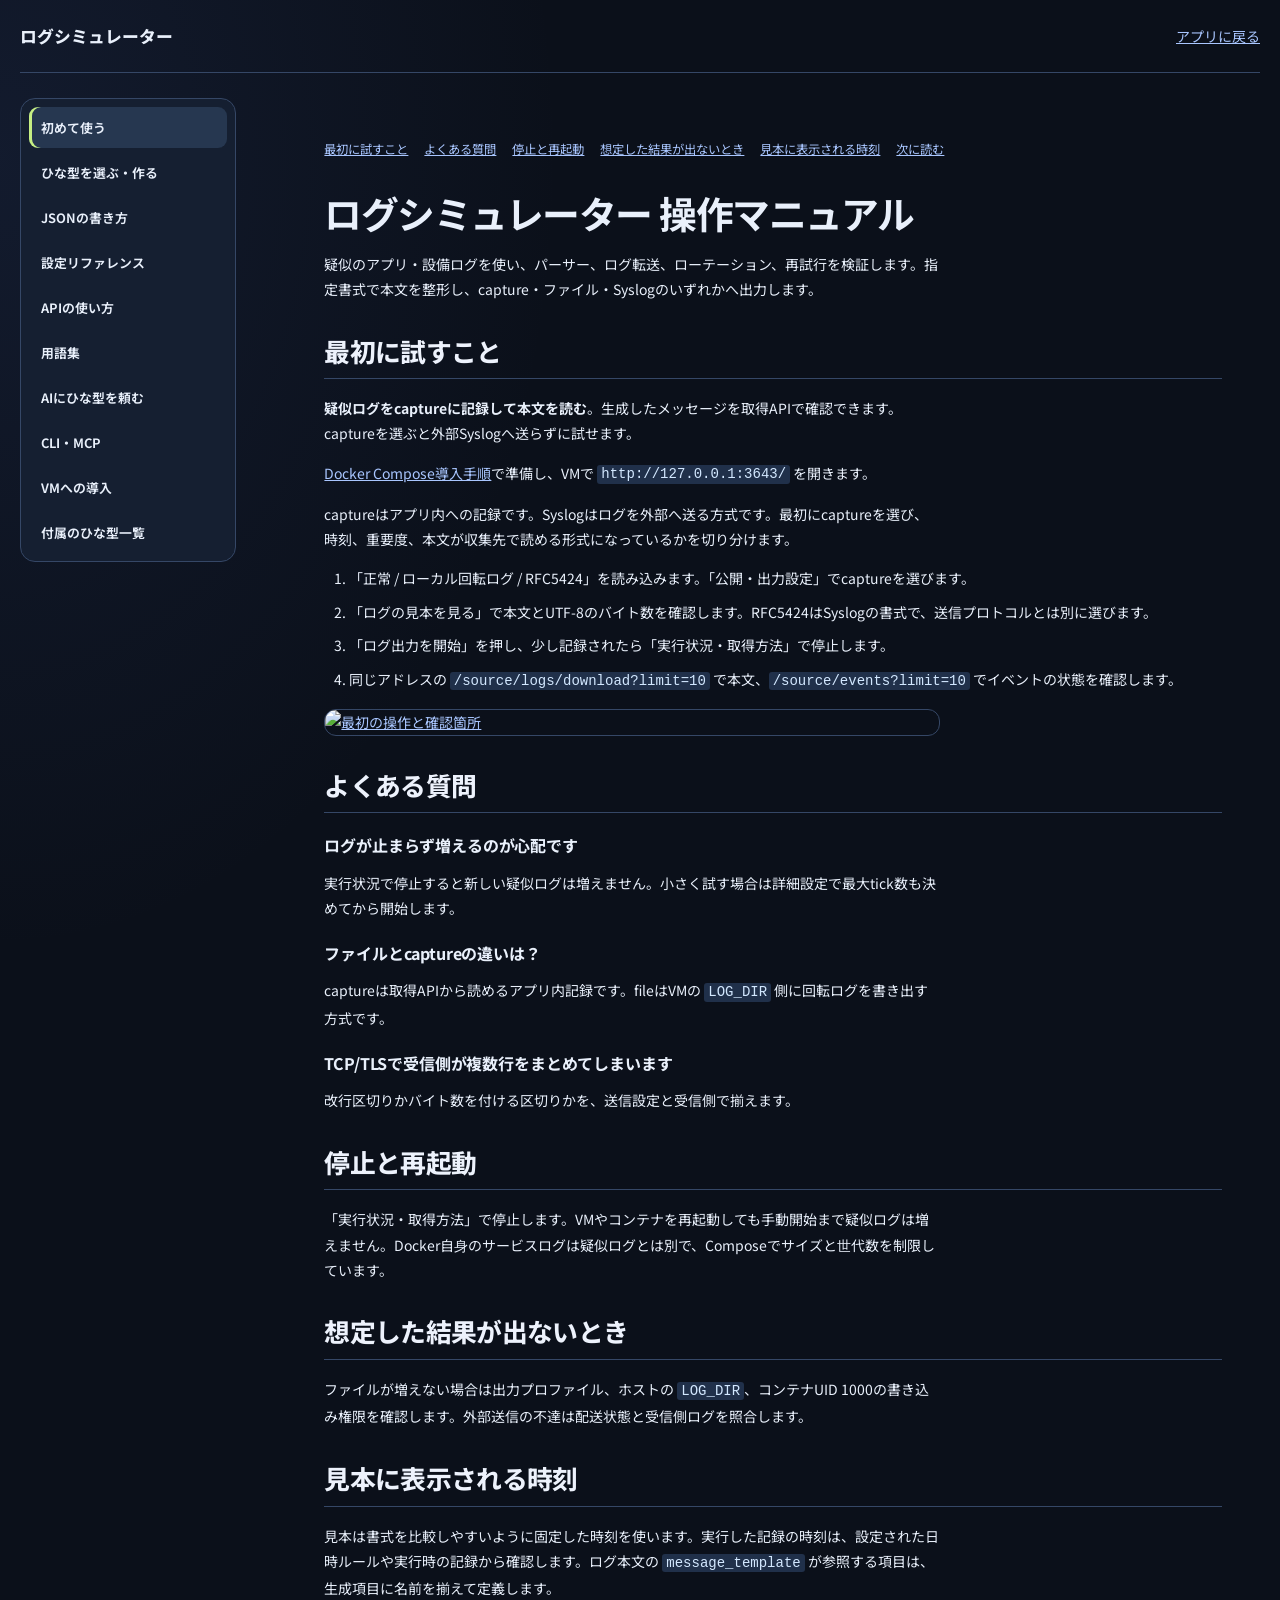
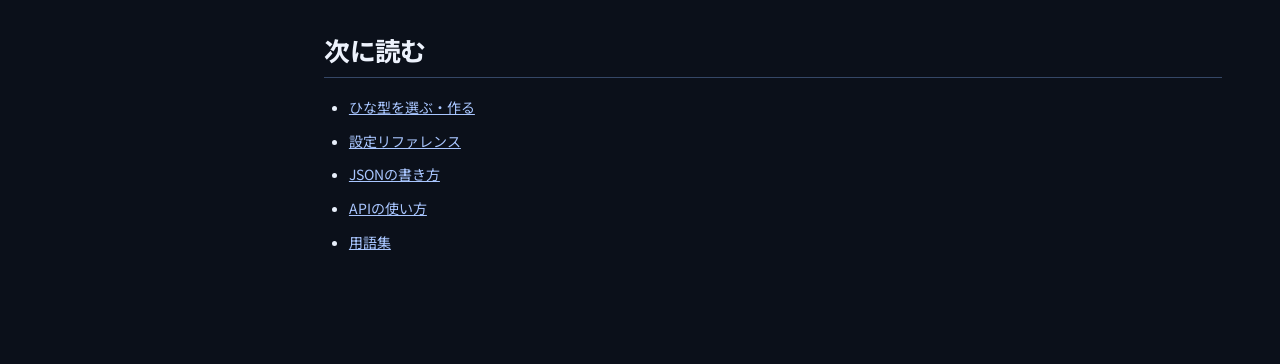
==== commit e3e9f26c: "Address review and guard agent-driven operations" ====
--- a/docs/help-site/index.html
+++ b/docs/help-site/index.html
@@ -15,7 +15,7 @@
     <a href="/">アプリに戻る</a>
   </div>
   <div class="help-layout">
-    <nav class="help-nav" aria-label="ヘルプ"><a href="/help/index.html" aria-current="page">初めて使う</a><a href="/help/presets.html">ひな型を選ぶ・作る</a><a href="/help/templates.html">JSONの書き方</a><a href="/help/settings.html">設定リファレンス</a><a href="/help/api.html">APIの使い方</a><a href="/help/glossary.html">用語集</a><a href="/help/ai.html">AIにひな型を頼む</a><a href="/help/install.html">VMへの導入</a><a href="/help/catalog.html">付属のひな型一覧</a></nav>
+    <nav class="help-nav" aria-label="ヘルプ"><a href="/help/index.html" aria-current="page">初めて使う</a><a href="/help/presets.html">ひな型を選ぶ・作る</a><a href="/help/templates.html">JSONの書き方</a><a href="/help/settings.html">設定リファレンス</a><a href="/help/api.html">APIの使い方</a><a href="/help/glossary.html">用語集</a><a href="/help/ai.html">AIにひな型を頼む</a><a href="/help/mcp.html">CLI・MCP</a><a href="/help/install.html">VMへの導入</a><a href="/help/catalog.html">付属のひな型一覧</a></nav>
     <main class="help-content" id="help-content">
       <nav class="help-outline" aria-label="このページ"><a href="#最初に試すこと">最初に試すこと</a><a href="#よくある質問">よくある質問</a><a href="#停止と再起動">停止と再起動</a><a href="#想定した結果が出ないとき">想定した結果が出ないとき</a><a href="#見本に表示される時刻">見本に表示される時刻</a><a href="#次に読む">次に読む</a></nav>
       <article><h1>ログシミュレーター 操作マニュアル</h1>
--- a/static/style.css
+++ b/static/style.css
@@ -1,10 +1,3 @@
-@font-face {
-  font-family: "Noto Sans JP";
-  src: url("/static/fonts/noto-sans-jp-all.woff2") format("woff2");
-  font-style: normal;
-  font-weight: 100 900;
-  font-display: swap;
-}
 @font-face {
   font-family: "Noto Sans JP";
   src: url("/static/fonts/noto-sans-jp-ui.woff2") format("woff2");
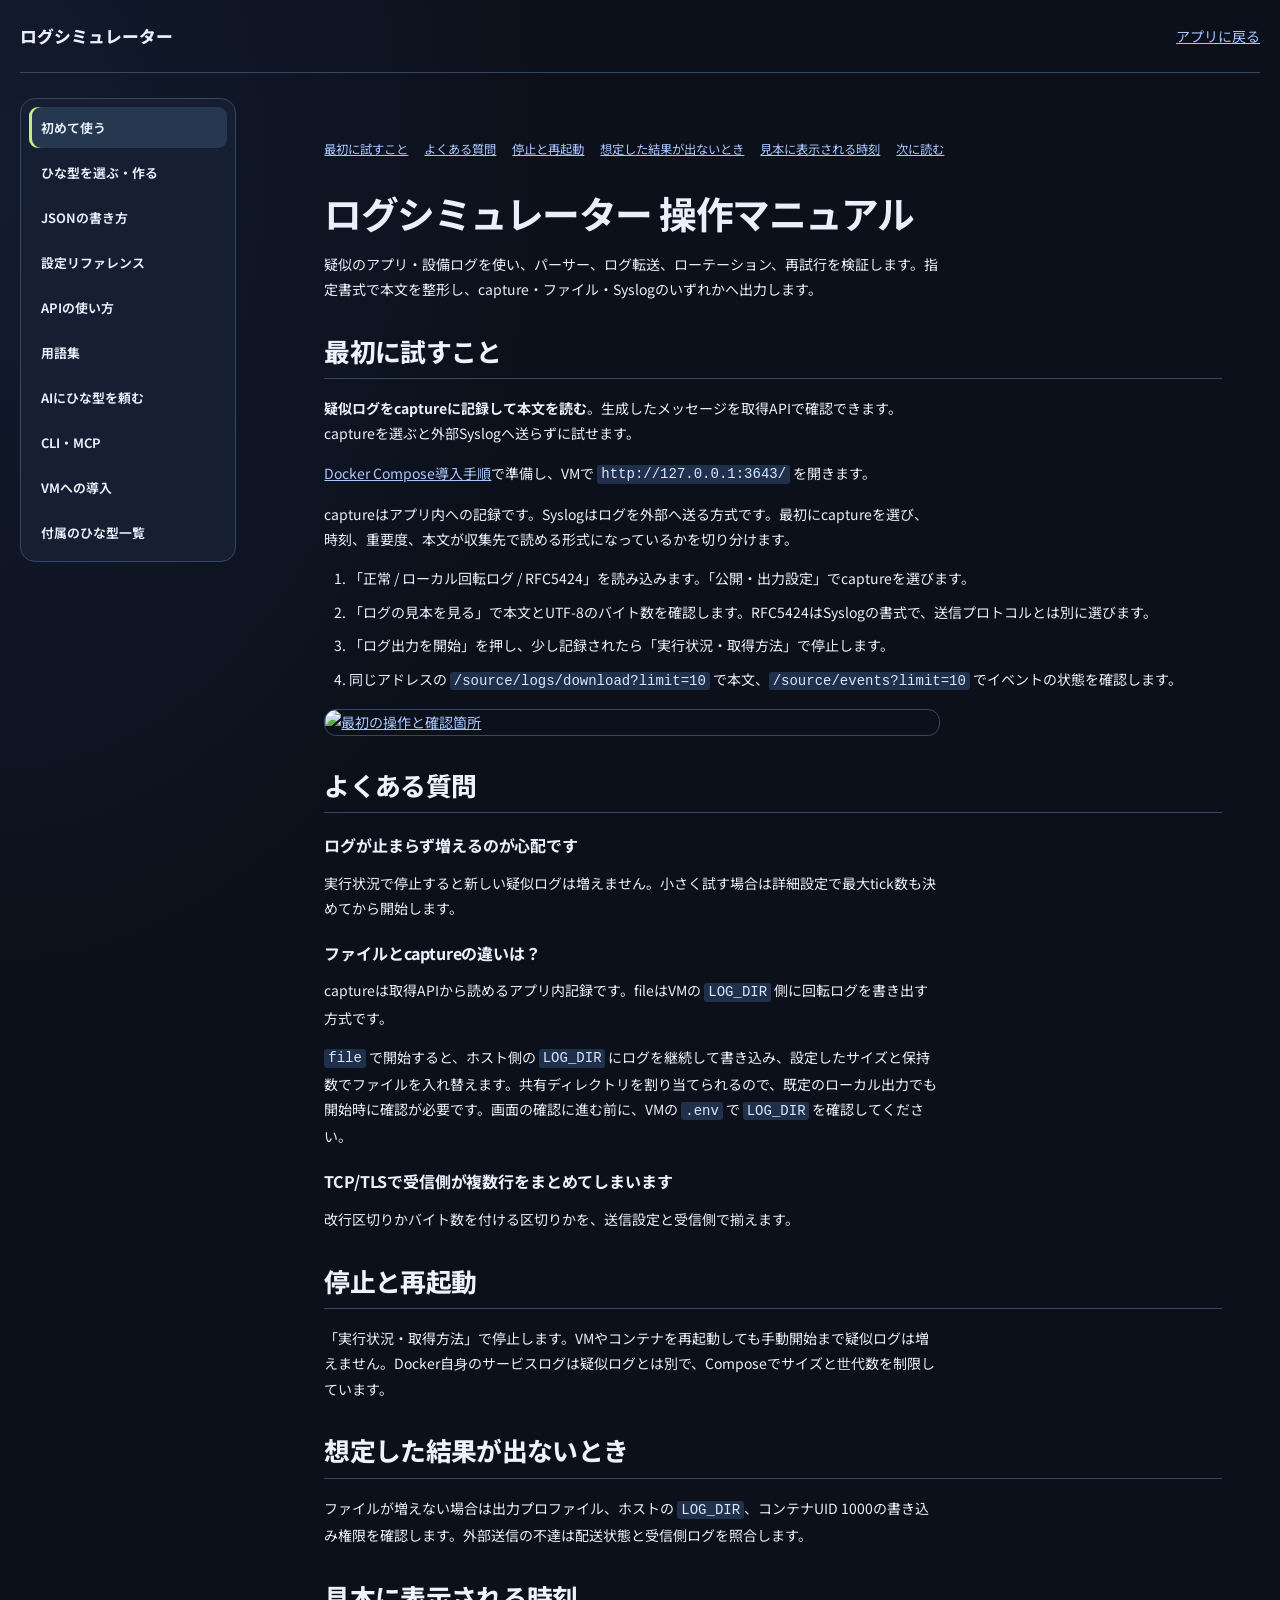
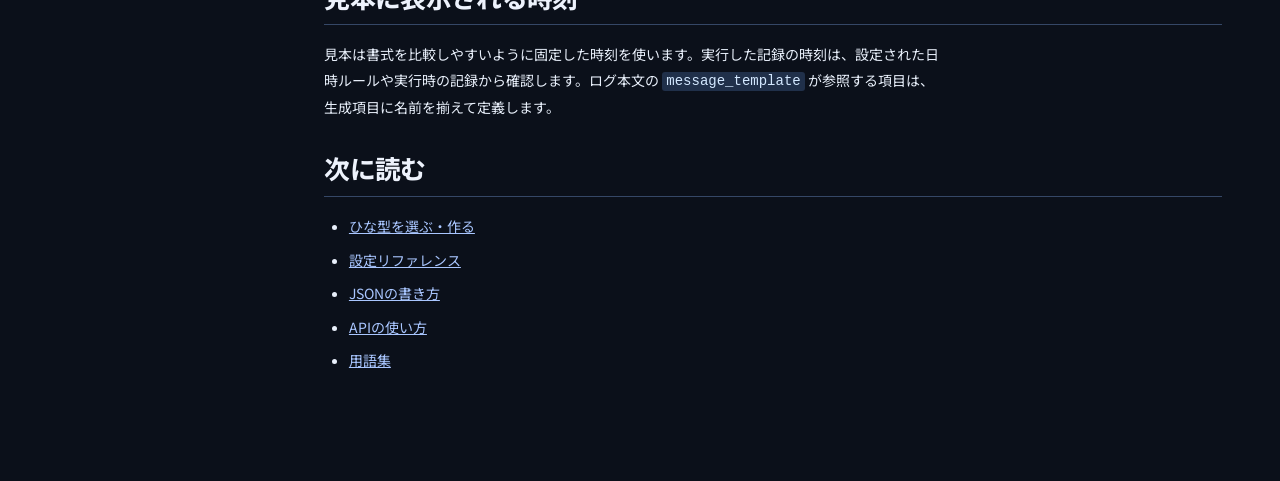
==== commit 3abc9f81: "Address confirmation workflow review" ====
--- a/docs/help-site/index.html
+++ b/docs/help-site/index.html
@@ -36,6 +36,7 @@
 <p>実行状況で停止すると新しい疑似ログは増えません。小さく試す場合は詳細設定で最大tick数も決めてから開始します。</p>
 <h3 id="ファイルとcaptureの違いは">ファイルとcaptureの違いは？</h3>
 <p>captureは取得APIから読めるアプリ内記録です。fileはVMの <code>LOG_DIR</code> 側に回転ログを書き出す方式です。</p>
+<p><code>file</code> で開始すると、ホスト側の <code>LOG_DIR</code> にログを継続して書き込み、設定したサイズと保持数でファイルを入れ替えます。共有ディレクトリを割り当てられるので、既定のローカル出力でも開始時に確認が必要です。画面の確認に進む前に、VMの <code>.env</code> で <code>LOG_DIR</code> を確認してください。</p>
 <h3 id="tcp-tlsで受信側が複数行をまとめてしまいます">TCP/TLSで受信側が複数行をまとめてしまいます</h3>
 <p>改行区切りかバイト数を付ける区切りかを、送信設定と受信側で揃えます。</p>
 <h2 id="停止と再起動">停止と再起動</h2>
